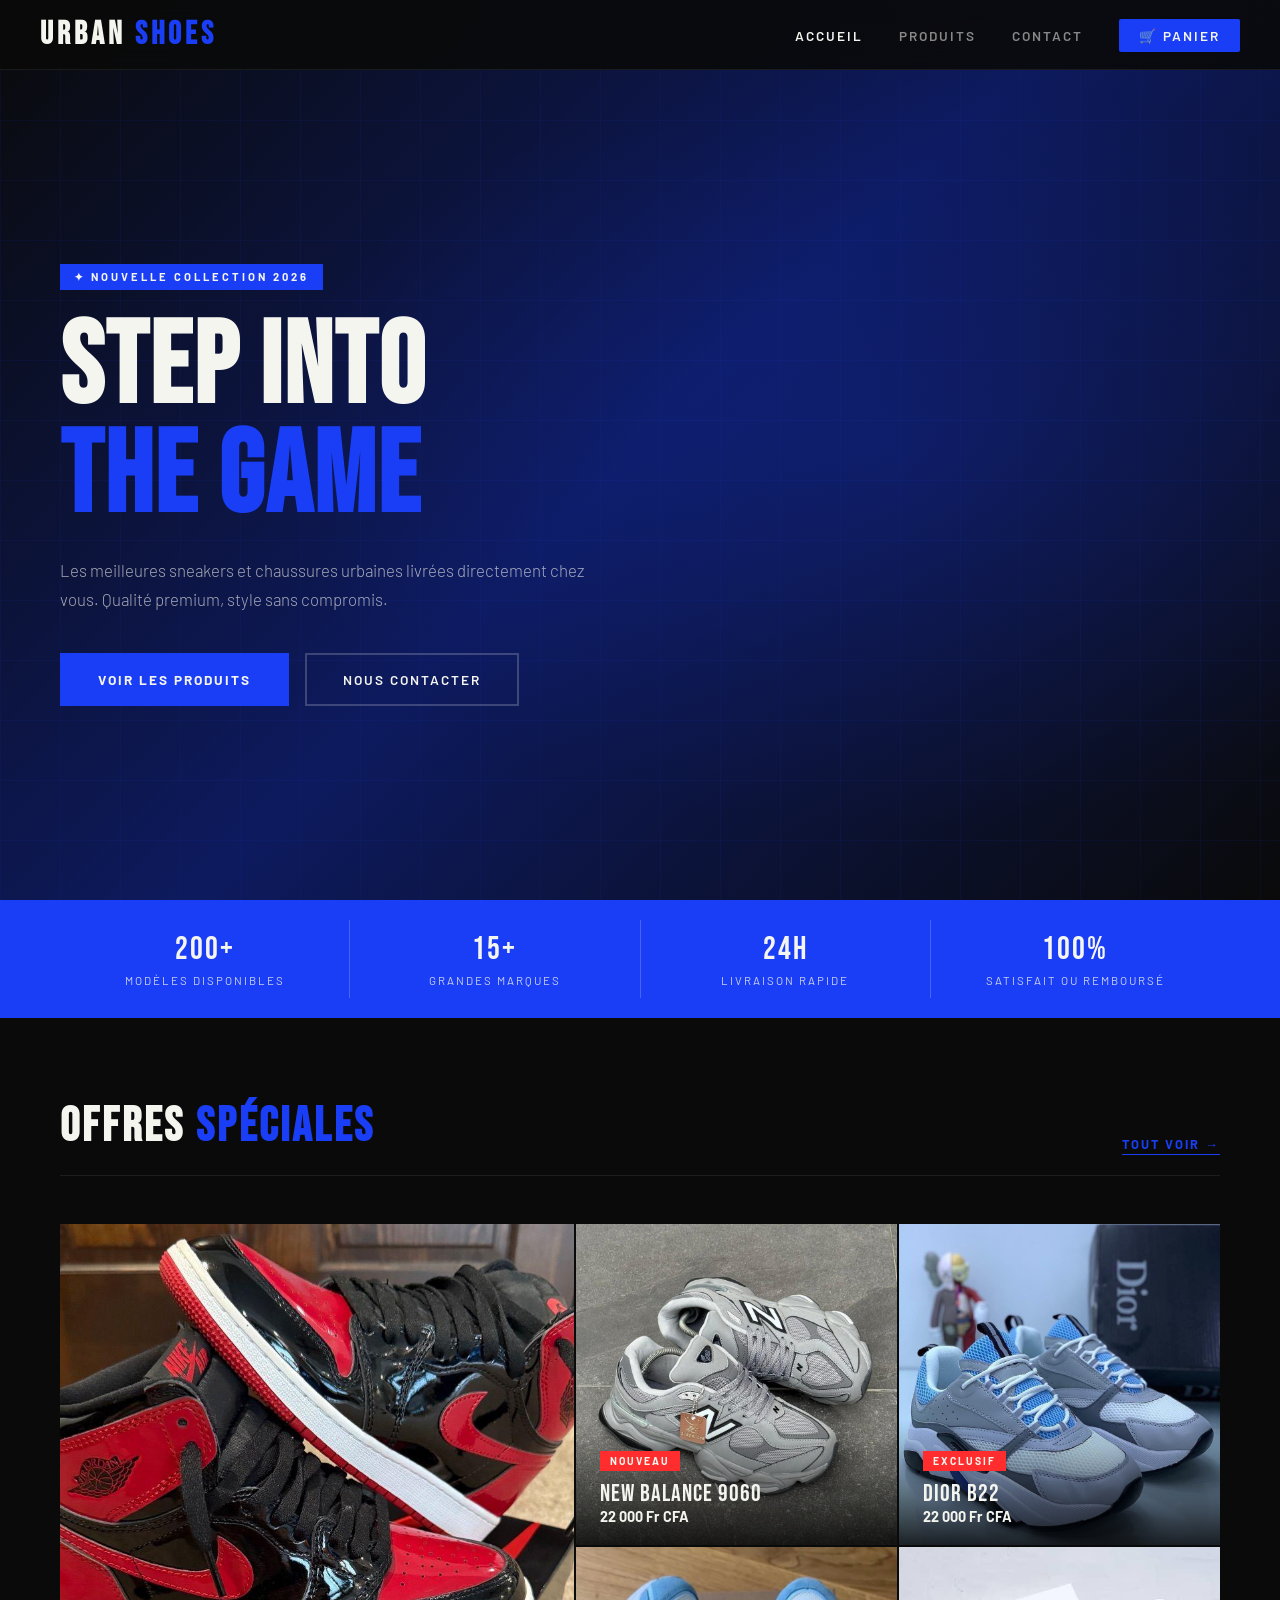
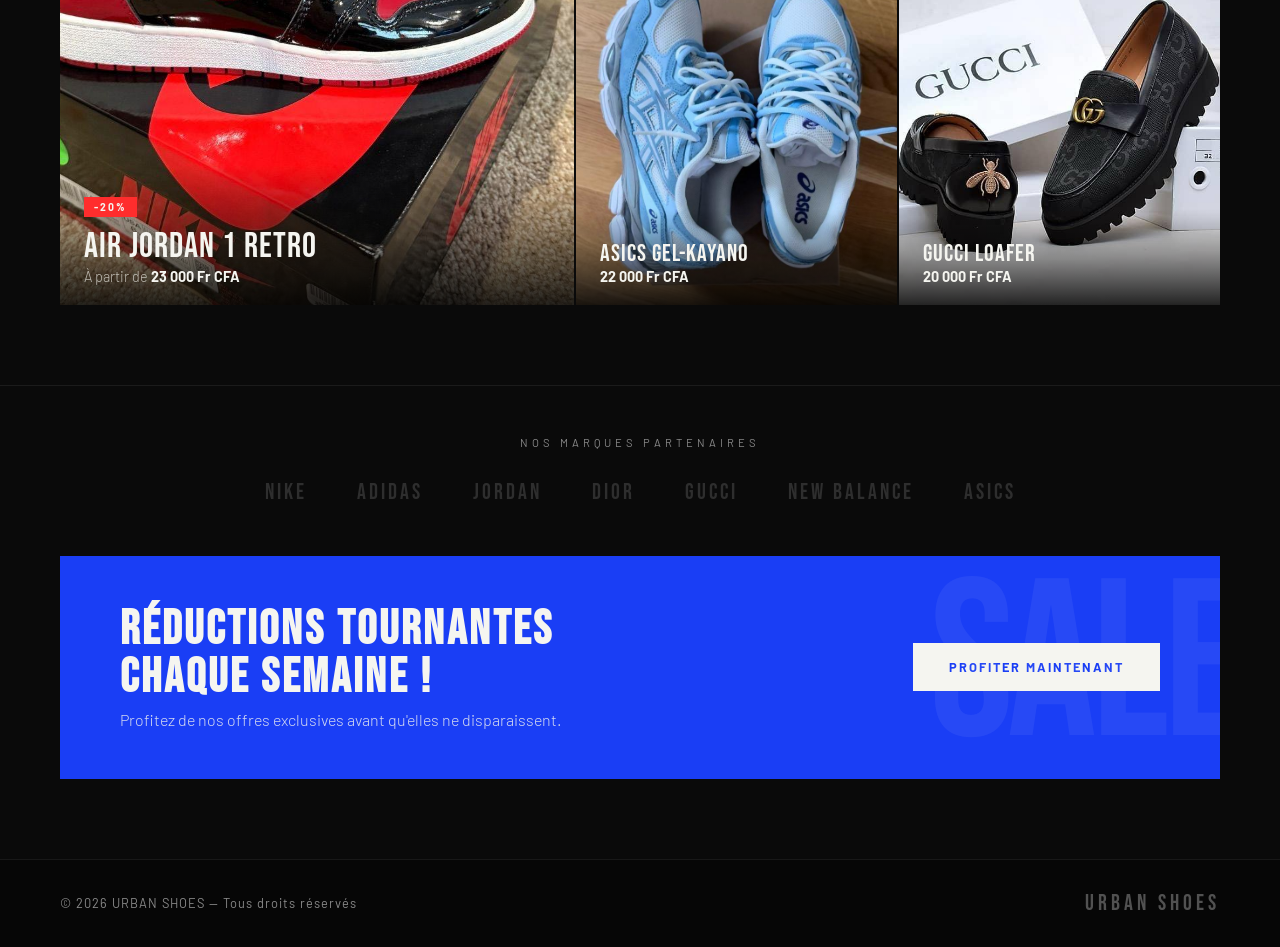
==== index.html @ 94bb5048 "Initial commit via Netlify" ====
<!DOCTYPE html>
<html lang="fr">
<head>
    <meta http-equiv="refresh" content="0; url=pages/accueil.html">
    <meta charset="UTF-8">
    <meta name="viewport" content="width=device-width, initial-scale=1.0">
    <style>
        body { display: none; background: #000; }
    </style>
    <title>URBAN SHOES</title>
</head>
<body>
</body>
</html>
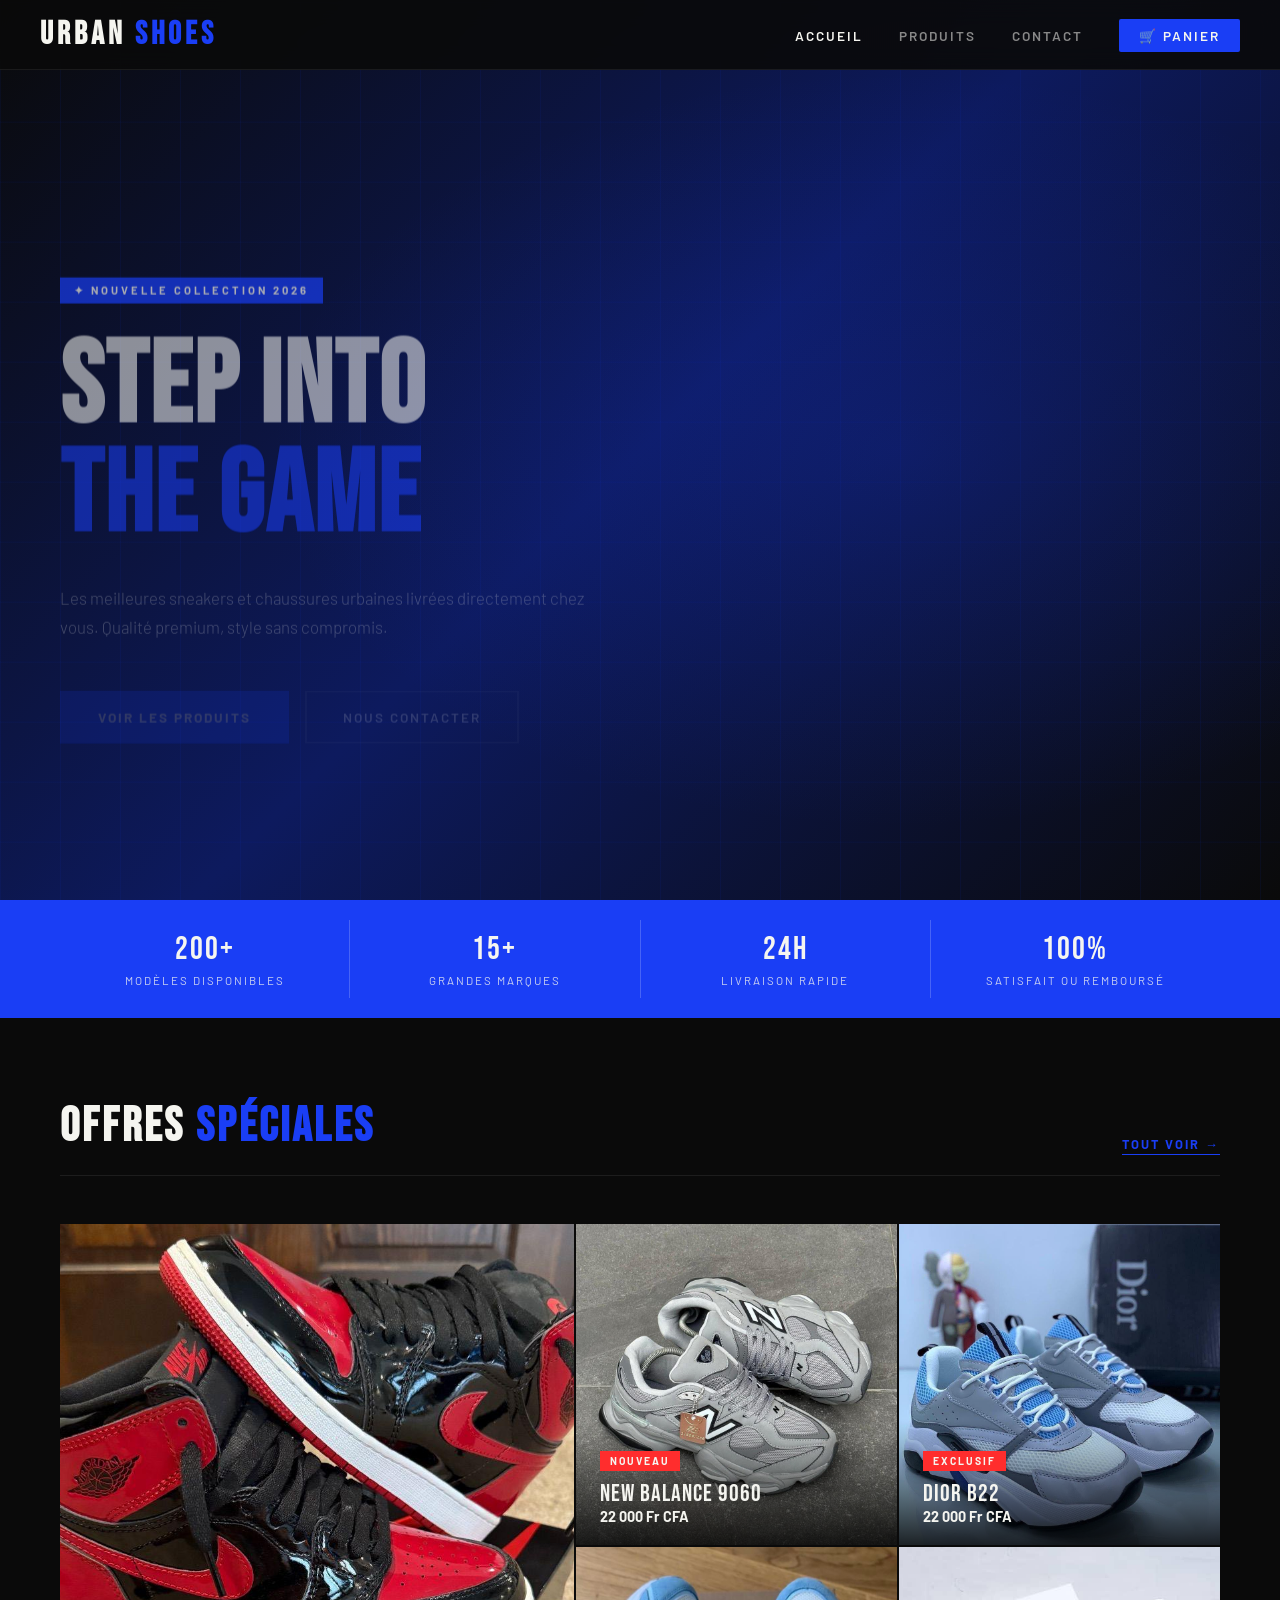
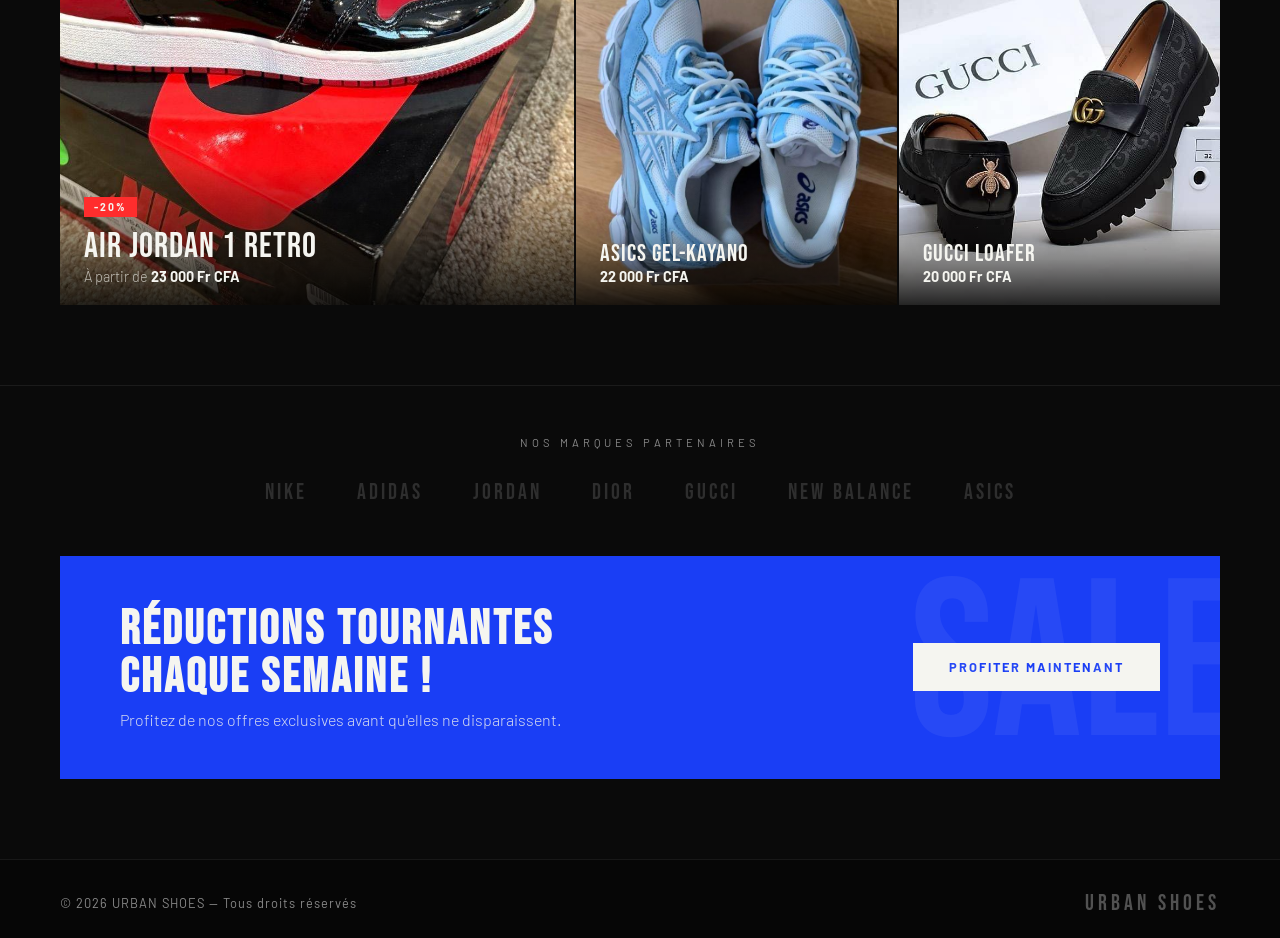
==== commit 87bb48d4: "premier commit" ====
--- a/index.html
+++ b/index.html
@@ -1,14 +1,14 @@
-<!DOCTYPE html>
-<html lang="fr">
-<head>
-    <meta http-equiv="refresh" content="0; url=pages/accueil.html">
-    <meta charset="UTF-8">
-    <meta name="viewport" content="width=device-width, initial-scale=1.0">
-    <style>
-        body { display: none; background: #000; }
-    </style>
-    <title>URBAN SHOES</title>
-</head>
-<body>
-</body>
+<!DOCTYPE html>
+<html lang="fr">
+<head>
+    <meta http-equiv="refresh" content="0; url=pages/accueil.html">
+    <meta charset="UTF-8">
+    <meta name="viewport" content="width=device-width, initial-scale=1.0">
+    <style>
+        body { display: none; background: #000; }
+    </style>
+    <title>URBAN SHOES</title>
+</head>
+<body>
+</body>
 </html>
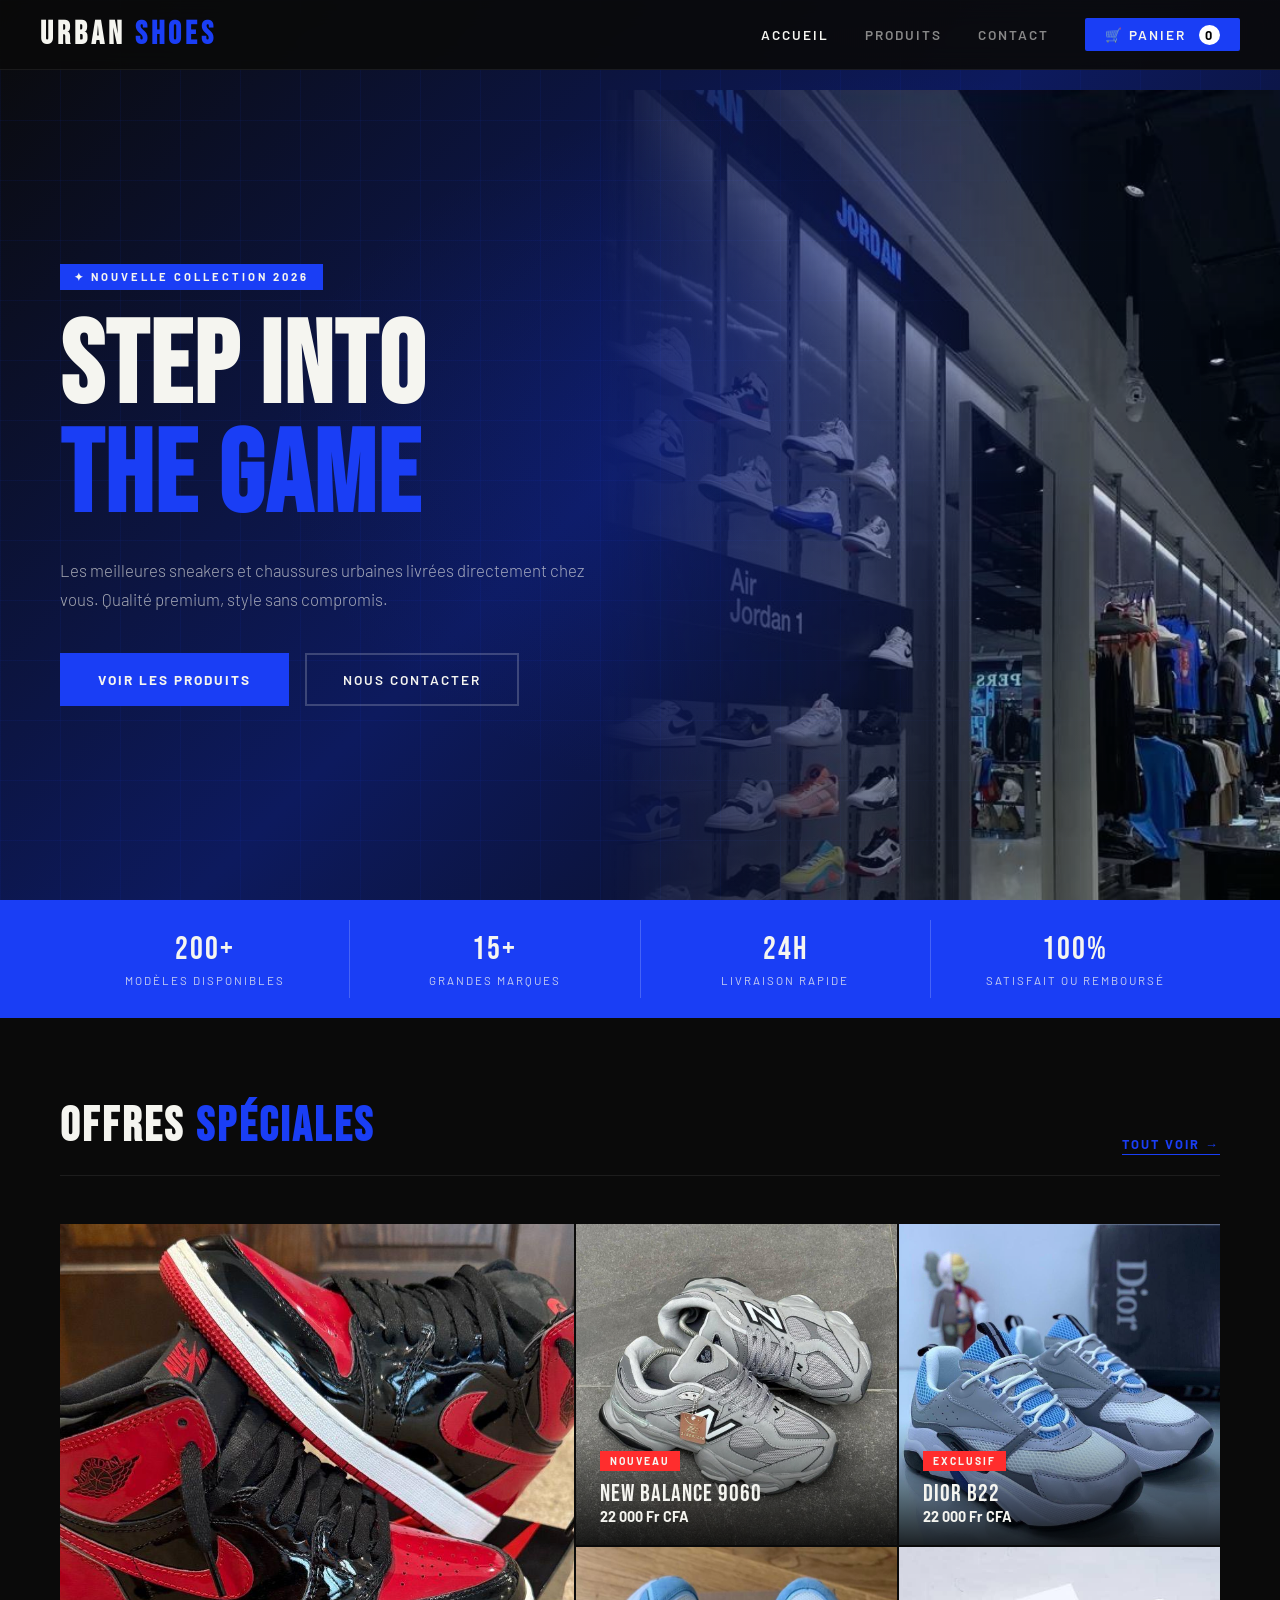
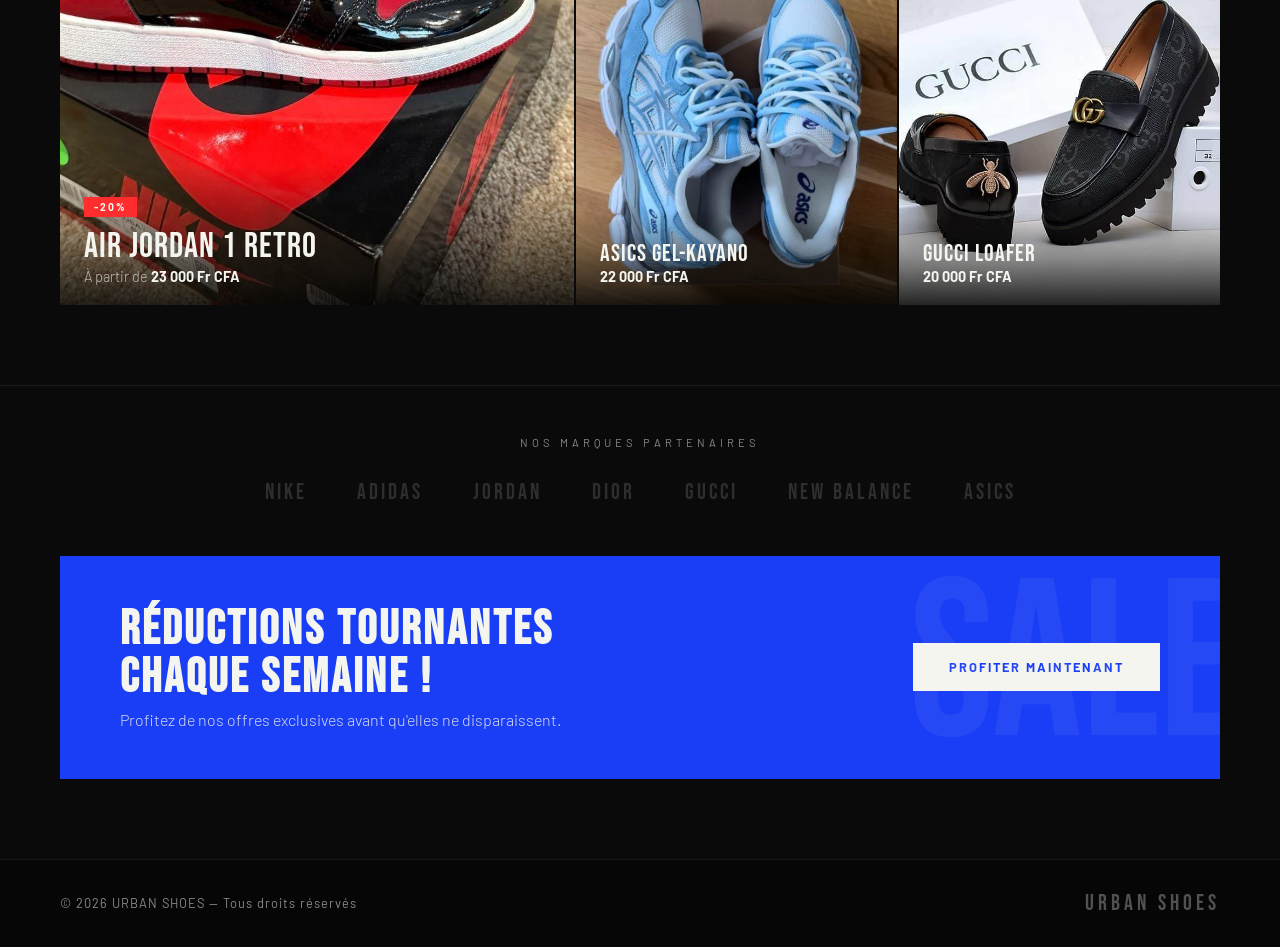
==== commit 0934c8af: "Correction index" ====
--- a/index.html
+++ b/index.html
@@ -1,14 +1,798 @@
 <!DOCTYPE html>
 <html lang="fr">
 <head>
-    <meta http-equiv="refresh" content="0; url=pages/accueil.html">
     <meta charset="UTF-8">
     <meta name="viewport" content="width=device-width, initial-scale=1.0">
+    <title>Accueil | URBAN SHOES</title>
+    <link href="https://fonts.googleapis.com/css2?family=Bebas+Neue&family=Barlow:wght@300;400;600;700&display=swap" rel="stylesheet">
     <style>
-        body { display: none; background: #000; }
+        :root {
+            --black: #0a0a0a;
+            --white: #f5f5f0;
+            --blue: #1a3ef5;
+            --blue-dark: #0f26c0;
+            --accent: #ff2d2d;
+            --gray: #888;
+        }
+
+        * { margin: 0; padding: 0; box-sizing: border-box; }
+
+        body {
+            font-family: 'Barlow', sans-serif;
+            background: var(--black);
+            color: var(--white);
+            overflow-x: hidden;
+        }
+        header {
+            position: fixed;
+            top: 0; left: 0; right: 0;
+            z-index: 100;
+            display: flex;
+            align-items: center;
+            justify-content: space-between;
+            padding: 0 40px;
+            height: 70px;
+            background: rgba(10,10,10,0.92);
+            backdrop-filter: blur(12px);
+            border-bottom: 1px solid rgba(255,255,255,0.07);
+        }
+
+        header h1 {
+            font-family: 'Bebas Neue', sans-serif;
+            font-size: 2rem;
+            letter-spacing: 4px;
+            color: var(--white);
+        }
+
+        header h1 span { color: var(--blue); }
+
+        nav ul {
+            display: flex;
+            gap: 36px;
+            list-style: none;
+        }
+
+        nav a {
+            text-decoration: none;
+            color: var(--gray);
+            font-size: 0.85rem;
+            font-weight: 600;
+            letter-spacing: 2px;
+            text-transform: uppercase;
+            transition: color 0.2s;
+        }
+
+        nav a:hover, nav a.active { color: var(--white); }
+
+        .nav-panier {
+            background: var(--blue);
+            color: var(--white) !important;
+            padding: 8px 20px;
+            border-radius: 2px;
+            transition: background 0.2s !important;
+        }
+
+        .nav-panier:hover { background: var(--blue-dark) !important; color: var(--white) !important; }
+
+        /* HAMBURGER */
+        .hamburger {
+            display: none;
+            flex-direction: column;
+            gap: 5px;
+            cursor: pointer;
+            padding: 4px;
+            z-index: 200;
+        }
+
+        .hamburger span {
+            display: block;
+            width: 26px;
+            height: 2px;
+            background: var(--white);
+            transition: all 0.3s ease;
+        }
+
+        .hamburger.open span:nth-child(1) { transform: translateY(7px) rotate(45deg); }
+        .hamburger.open span:nth-child(2) { opacity: 0; }
+        .hamburger.open span:nth-child(3) { transform: translateY(-7px) rotate(-45deg); }
+
+        /* MOBILE MENU */
+        .mobile-menu {
+            display: none;
+            position: fixed;
+            top: 70px;
+            left: 0; right: 0;
+            background: rgba(10,10,10,0.98);
+            backdrop-filter: blur(20px);
+            border-bottom: 1px solid rgba(255,255,255,0.07);
+            padding: 20px 0;
+            z-index: 99;
+            flex-direction: column;
+        }
+
+        .mobile-menu.open { display: flex; }
+
+        .mobile-menu a {
+            text-decoration: none;
+            color: var(--gray);
+            font-size: 1rem;
+            font-weight: 600;
+            letter-spacing: 3px;
+            text-transform: uppercase;
+            padding: 16px 30px;
+            transition: color 0.2s, background 0.2s;
+            border-bottom: 1px solid rgba(255,255,255,0.05);
+        }
+
+        .mobile-menu a:hover, .mobile-menu a.active { color: var(--white); background: rgba(255,255,255,0.03); }
+
+        .mobile-menu .mobile-panier {
+            margin: 16px 30px 6px;
+            background: var(--blue);
+            color: var(--white) !important;
+            text-align: center;
+            padding: 16px;
+            border-bottom: none;
+            border-radius: 2px;
+        }
+
+        .mobile-menu .mobile-panier:hover { background: var(--blue-dark) !important; }
+
+        /* HERO */
+        .hero {
+            min-height: 100vh;
+            display: flex;
+            align-items: center;
+            position: relative;
+            overflow: hidden;
+            padding-top: 70px;
+        }
+
+        .hero-bg {
+            position: absolute;
+            inset: 0;
+            background: linear-gradient(135deg, #0a0a0a 0%, #0d1a5e 50%, #0a0a0a 100%);
+        }
+
+        .hero-bg::after {
+            content: '';
+            position: absolute;
+            inset: 0;
+            background: radial-gradient(ellipse 70% 60% at 70% 50%, rgba(26,62,245,0.18) 0%, transparent 70%);
+        }
+
+        .hero-grid {
+            position: absolute;
+            inset: 0;
+            background-image:
+                linear-gradient(rgba(26,62,245,0.07) 1px, transparent 1px),
+                linear-gradient(90deg, rgba(26,62,245,0.07) 1px, transparent 1px);
+            background-size: 60px 60px;
+            animation: gridMove 20s linear infinite;
+        }
+
+        @keyframes gridMove {
+            from { transform: translateY(0); }
+            to   { transform: translateY(60px); }
+        }
+
+        .hero-content {
+            position: relative;
+            z-index: 2;
+            padding: 0 60px;
+            max-width: 650px;
+            animation: fadeUp 0.9s ease both;
+        }
+
+        @keyframes fadeUp {
+            from { opacity: 0; transform: translateY(40px); }
+            to   { opacity: 1; transform: translateY(0); }
+        }
+
+        .hero-tag {
+            display: inline-block;
+            background: var(--blue);
+            color: var(--white);
+            font-size: 0.7rem;
+            font-weight: 700;
+            letter-spacing: 3px;
+            text-transform: uppercase;
+            padding: 6px 14px;
+            margin-bottom: 24px;
+            animation: fadeUp 0.9s 0.1s ease both;
+        }
+
+        .hero h2 {
+            font-family: 'Bebas Neue', sans-serif;
+            font-size: clamp(4rem, 9vw, 8rem);
+            line-height: 0.95;
+            letter-spacing: 2px;
+            margin-bottom: 24px;
+            animation: fadeUp 0.9s 0.2s ease both;
+        }
+
+        .hero h2 em {
+            font-style: normal;
+            color: var(--blue);
+            display: block;
+        }
+
+        .hero p {
+            font-size: 1.05rem;
+            color: rgba(245,245,240,0.65);
+            line-height: 1.7;
+            margin-bottom: 40px;
+            font-weight: 300;
+            animation: fadeUp 0.9s 0.3s ease both;
+        }
+
+        .hero-cta {
+            display: flex;
+            gap: 16px;
+            flex-wrap: wrap;
+            animation: fadeUp 0.9s 0.4s ease both;
+        }
+
+        .btn-primary {
+            display: inline-block;
+            background: var(--blue);
+            color: var(--white);
+            text-decoration: none;
+            font-size: 0.85rem;
+            font-weight: 700;
+            letter-spacing: 2px;
+            text-transform: uppercase;
+            padding: 16px 36px;
+            border: 2px solid var(--blue);
+            transition: background 0.2s, color 0.2s, transform 0.2s;
+        }
+
+        .btn-primary:hover {
+            background: transparent;
+            color: var(--blue);
+            transform: translateY(-2px);
+        }
+
+        .btn-secondary {
+            display: inline-block;
+            background: transparent;
+            color: var(--white);
+            text-decoration: none;
+            font-size: 0.85rem;
+            font-weight: 600;
+            letter-spacing: 2px;
+            text-transform: uppercase;
+            padding: 16px 36px;
+            border: 2px solid rgba(255,255,255,0.2);
+            transition: border-color 0.2s, transform 0.2s;
+        }
+
+        .btn-secondary:hover {
+            border-color: var(--white);
+            transform: translateY(-2px);
+        }
+
+        .hero-image {
+            position: absolute;
+            right: -20px;
+            bottom: 0;
+            width: 55%;
+            max-width: 700px;
+            height: 100%;
+            display: flex;
+            align-items: flex-end;
+            justify-content: center;
+            z-index: 1;
+            animation: fadeUp 1s 0.2s ease both;
+        }
+
+        .hero-image img {
+            width: 100%;
+            height: 90%;
+            object-fit: cover;
+            object-position: center top;
+            -webkit-mask-image: linear-gradient(to left, rgba(0,0,0,0.85) 30%, transparent 100%);
+            mask-image: linear-gradient(to left, rgba(0,0,0,0.85) 30%, transparent 100%);
+        }
+
+        /* STATS */
+        .stats-bar {
+            background: var(--blue);
+            padding: 20px 60px;
+            display: flex;
+            justify-content: center;
+        }
+
+        .stat {
+            flex: 1;
+            text-align: center;
+            border-right: 1px solid rgba(255,255,255,0.2);
+            padding: 10px 20px;
+        }
+
+        .stat:last-child { border-right: none; }
+
+        .stat-num {
+            font-family: 'Bebas Neue', sans-serif;
+            font-size: 2rem;
+            letter-spacing: 2px;
+            display: block;
+        }
+
+        .stat-label {
+            font-size: 0.72rem;
+            letter-spacing: 2px;
+            text-transform: uppercase;
+            opacity: 0.8;
+        }
+
+        /* OFFRES */
+        .offres { padding: 80px 60px; }
+
+        .section-header {
+            display: flex;
+            align-items: flex-end;
+            justify-content: space-between;
+            margin-bottom: 48px;
+            border-bottom: 1px solid rgba(255,255,255,0.08);
+            padding-bottom: 20px;
+        }
+
+        .section-title {
+            font-family: 'Bebas Neue', sans-serif;
+            font-size: 3rem;
+            letter-spacing: 3px;
+        }
+
+        .section-title span { color: var(--blue); }
+
+        .section-link {
+            color: var(--blue);
+            text-decoration: none;
+            font-size: 0.8rem;
+            font-weight: 700;
+            letter-spacing: 2px;
+            text-transform: uppercase;
+            border-bottom: 1px solid var(--blue);
+            padding-bottom: 2px;
+            transition: opacity 0.2s;
+        }
+
+        .section-link:hover { opacity: 0.7; }
+
+        .offres-grid {
+            display: grid;
+            grid-template-columns: 1.6fr 1fr 1fr;
+            gap: 2px;
+        }
+
+        .offre-card {
+            position: relative;
+            overflow: hidden;
+            background: #111;
+            cursor: pointer;
+        }
+
+        .offre-card:first-child { grid-row: span 2; }
+
+        .offre-card img {
+            width: 100%;
+            height: 100%;
+            min-height: 220px;
+            object-fit: cover;
+            transition: transform 0.5s ease;
+            display: block;
+        }
+
+        .offre-card:first-child img {
+            min-height: 460px;
+            object-position: center top;
+        }
+
+        .offre-card:hover img { transform: scale(1.06); }
+
+        .offre-overlay {
+            position: absolute;
+            bottom: 0; left: 0; right: 0;
+            padding: 30px 24px 20px;
+            background: linear-gradient(transparent, rgba(0,0,0,0.85));
+        }
+
+        .offre-badge {
+            display: inline-block;
+            background: var(--accent);
+            color: var(--white);
+            font-size: 0.65rem;
+            font-weight: 700;
+            letter-spacing: 2px;
+            text-transform: uppercase;
+            padding: 4px 10px;
+            margin-bottom: 8px;
+        }
+
+        .offre-name {
+            font-family: 'Bebas Neue', sans-serif;
+            font-size: 1.5rem;
+            letter-spacing: 1px;
+            display: block;
+        }
+
+        .offre-card:first-child .offre-name { font-size: 2.2rem; }
+
+        .offre-price {
+            font-size: 0.9rem;
+            color: rgba(245,245,240,0.7);
+            font-weight: 300;
+        }
+
+        .offre-price strong { color: var(--white); font-weight: 700; }
+
+        /* MARQUES */
+        .marques {
+            padding: 50px 60px;
+            border-top: 1px solid rgba(255,255,255,0.07);
+        }
+
+        .marques-label {
+            text-align: center;
+            font-size: 0.7rem;
+            letter-spacing: 4px;
+            text-transform: uppercase;
+            color: var(--gray);
+            margin-bottom: 30px;
+        }
+
+        .marques-list {
+            display: flex;
+            justify-content: center;
+            align-items: center;
+            gap: 50px;
+            flex-wrap: wrap;
+        }
+
+        .marque {
+            font-family: 'Bebas Neue', sans-serif;
+            font-size: 1.4rem;
+            letter-spacing: 3px;
+            color: rgba(255,255,255,0.15);
+            transition: color 0.2s;
+        }
+
+        .marque:hover { color: rgba(255,255,255,0.6); }
+
+        /* PROMO */
+        .promo-banner {
+            margin: 0 60px 80px;
+            background: var(--blue);
+            padding: 50px 60px;
+            display: flex;
+            align-items: center;
+            justify-content: space-between;
+            gap: 20px;
+            position: relative;
+            overflow: hidden;
+        }
+
+        .promo-banner::before {
+            content: 'SALE';
+            font-family: 'Bebas Neue', sans-serif;
+            font-size: 14rem;
+            color: rgba(255,255,255,0.06);
+            position: absolute;
+            right: -20px;
+            top: 50%;
+            transform: translateY(-50%);
+            pointer-events: none;
+        }
+
+        .promo-text h3 {
+            font-family: 'Bebas Neue', sans-serif;
+            font-size: 3rem;
+            letter-spacing: 3px;
+            line-height: 1;
+        }
+
+        .promo-text p {
+            font-size: 1rem;
+            opacity: 0.85;
+            margin-top: 8px;
+            font-weight: 300;
+        }
+
+        .btn-white {
+            display: inline-block;
+            background: var(--white);
+            color: var(--blue);
+            text-decoration: none;
+            font-size: 0.8rem;
+            font-weight: 700;
+            letter-spacing: 2px;
+            text-transform: uppercase;
+            padding: 16px 36px;
+            white-space: nowrap;
+            flex-shrink: 0;
+            transition: opacity 0.2s, transform 0.2s;
+        }
+
+        .btn-white:hover { opacity: 0.88; transform: translateY(-2px); }
+
+        /* FOOTER */
+        footer {
+            background: #060606;
+            border-top: 1px solid rgba(255,255,255,0.07);
+            padding: 30px 60px;
+            display: flex;
+            align-items: center;
+            justify-content: space-between;
+        }
+
+        footer p { font-size: 0.8rem; color: var(--gray); letter-spacing: 1px; }
+
+        .footer-logo {
+            font-family: 'Bebas Neue', sans-serif;
+            font-size: 1.4rem;
+            letter-spacing: 4px;
+            color: rgba(255,255,255,0.3);
+        }
+
+        /* RESPONSIVE */
+        @media (max-width: 768px) {
+            header { padding: 0 20px; }
+            header h1 { font-size: 1.4rem; }
+            nav { display: none; }
+            .hamburger { display: flex; }
+            .hero-content { padding: 0 24px; max-width: 100%; }
+            .hero-image { display: none; }
+            .stats-bar { padding: 16px 20px; flex-wrap: wrap; }
+            .stat { border: none; }
+            .offres { padding: 60px 20px; }
+            .offres-grid { grid-template-columns: 1fr; }
+            .offre-card:first-child { grid-row: span 1; }
+            .promo-banner { margin: 0 20px 60px; padding: 36px 28px; flex-direction: column; align-items: flex-start; }
+            .marques { padding: 40px 20px; }
+            footer { padding: 24px 20px; flex-direction: column; gap: 12px; text-align: center; }
+        }
+        /* Style du compteur de panier */
+        .cart-badge {
+            background: var(--accent);
+            color: white;
+            font-size: 0.7rem;
+            padding: 2px 7px;
+            border-radius: 50%;
+            margin-left: 5px;
+            font-weight: bold;
+            display: inline-block;
+        }
+
+/* Correction Responsive pour forcer le menu burger plus tôt si besoin */
+@media (max-width: 900px) { /* Augmenté de 768px à 900px */
+    nav { display: none; }
+    .hamburger { display: flex; }
+}
+/* Pour le badge sur PC */
+#cart-count {
+    background-color: white; /* Fond blanc pour bien voir le chiffre */
+    color: black;            /* CHIFFRE EN NOIR */
+    font-weight: bold;
+    padding: 2px 6px;
+    border-radius: 50%;      /* Pour faire un petit cercle */
+    margin-left: 8px;
+    font-size: 0.8rem;
+}
+
+/* Si tu as aussi un badge sur le menu mobile */
+#cart-count-mobile {
+    background-color: white;
+    color: black;            /* CHIFFRE EN NOIR */
+    font-weight: bold;
+    padding: 2px 6px;
+    border-radius: 50%;
+    margin-left: 8px;
+}
     </style>
-    <title>URBAN SHOES</title>
 </head>
 <body>
+
+    <header>
+    <h1>URBAN <span>SHOES</span></h1>
+    <nav>
+        <ul>
+            <li><a href="accueil.html" class="active">Accueil</a></li>
+            <li><a href="produits.html">Produits</a></li>
+            <li><a href="contact.html">Contact</a></li>
+            <li>
+                <a href="panier.html" class="nav-panier">
+                    🛒 Panier <span id="cart-count" class="cart-badge">0</span>
+                </a>
+            </li>
+        </ul>
+    </nav>
+    <div class="hamburger" id="hamburger" onclick="toggleMenu()">
+        <span></span>
+        <span></span>
+        <span></span>
+    </div>
+    </header>
+
+    <div class="mobile-menu" id="mobileMenu">
+        <a href="accueil.html" class="active">Accueil</a>
+        <a href="produits.html">Produits</a>
+        <a href="contact.html">Contact</a>
+        <a href="panier.html" class="mobile-panier">🛒 Panier</a>
+    </div>
+
+    <section class="hero">
+        <div class="hero-bg"></div>
+        <div class="hero-grid"></div>
+        <div class="hero-content">
+            <span class="hero-tag">✦ Nouvelle Collection 2026</span>
+            <h2>Step Into <em>The Game</em></h2>
+            <p>Les meilleures sneakers et chaussures urbaines livrées directement chez vous. Qualité premium, style sans compromis.</p>
+            <div class="hero-cta">
+                <a href="produits.html" class="btn-primary">Voir les produits</a>
+                <a href="contact.html" class="btn-secondary">Nous contacter</a>
+            </div>
+        </div>
+        <div class="hero-image">
+            <img src="../images/a23.jpeg" alt="Sneakers Urban Shoes">
+        </div>
+    </section>
+
+    <div class="stats-bar">
+        <div class="stat">
+            <span class="stat-num">200+</span>
+            <span class="stat-label">Modèles disponibles</span>
+        </div>
+        <div class="stat">
+            <span class="stat-num">15+</span>
+            <span class="stat-label">Grandes marques</span>
+        </div>
+        <div class="stat">
+            <span class="stat-num">24h</span>
+            <span class="stat-label">Livraison rapide</span>
+        </div>
+        <div class="stat">
+            <span class="stat-num">100%</span>
+            <span class="stat-label">Satisfait ou remboursé</span>
+        </div>
+    </div>
+
+    <section class="offres">
+        <div class="section-header">
+            <h2 class="section-title">Offres <span>Spéciales</span></h2>
+            <a href="produits.html" class="section-link">Tout voir →</a>
+        </div>
+        <div class="offres-grid">
+            <div class="offre-card">
+                <img src="../images/airjordan1retro.jpeg" alt="Air Jordan 1">
+                <div class="offre-overlay">
+                    <span class="offre-badge">-20%</span>
+                    <span class="offre-name">Air Jordan 1 Retro</span>
+                    <p class="offre-price">À partir de <strong>23 000 Fr CFA</strong></p>
+                </div>
+            </div>
+            <div class="offre-card">
+                <img src="../images/a9.jpeg" alt="New Balance">
+                <div class="offre-overlay">
+                    <span class="offre-badge">Nouveau</span>
+                    <span class="offre-name">New Balance 9060</span>
+                    <p class="offre-price"><strong>22 000 Fr CFA</strong></p>
+                </div>
+            </div>
+            <div class="offre-card">
+                <img src="../images/a2.jpeg" alt="Dior">
+                <div class="offre-overlay">
+                    <span class="offre-badge">Exclusif</span>
+                    <span class="offre-name">Dior B22</span>
+                    <p class="offre-price"><strong>22 000 Fr CFA</strong></p>
+                </div>
+            </div>
+            <div class="offre-card">
+                <img src="../images/a1.jpeg" alt="Asics">
+                <div class="offre-overlay">
+                    <span class="offre-name">Asics Gel-Kayano</span>
+                    <p class="offre-price"><strong>22 000 Fr CFA</strong></p>
+                </div>
+            </div>
+            <div class="offre-card">
+                <img src="../images/a6.jpeg" alt="Gucci">
+                <div class="offre-overlay">
+                    <span class="offre-name">Gucci Loafer</span>
+                    <p class="offre-price"><strong>20 000 Fr CFA</strong></p>
+                </div>
+            </div>
+        </div>
+    </section>
+
+    <div class="marques">
+        <p class="marques-label">Nos marques partenaires</p>
+        <div class="marques-list">
+            <span class="marque">NIKE</span>
+            <span class="marque">ADIDAS</span>
+            <span class="marque">JORDAN</span>
+            <span class="marque">DIOR</span>
+            <span class="marque">GUCCI</span>
+            <span class="marque">NEW BALANCE</span>
+            <span class="marque">ASICS</span>
+        </div>
+    </div>
+
+    <div class="promo-banner">
+        <div class="promo-text">
+            <h3>Réductions Tournantes<br>Chaque Semaine !</h3>
+            <p>Profitez de nos offres exclusives avant qu'elles ne disparaissent.</p>
+        </div>
+        <a href="produits.html" class="btn-white">Profiter maintenant</a>
+    </div>
+
+    <footer>
+        <p>&copy; 2026 URBAN SHOES — Tous droits réservés</p>
+        <span class="footer-logo">URBAN SHOES</span>
+    </footer>
+
+    <script>
+        function toggleMenu() {
+    const menu = document.getElementById('mobileMenu');
+    const hamburger = document.getElementById('hamburger');
+    menu.classList.toggle('open');
+    hamburger.classList.toggle('open');
+}
+
+// CETTE PARTIE GÈRE LE NOMBRE DE PRODUITS
+function updateCartBadge() {
+    // On récupère le panier stocké dans le navigateur
+    const panier = JSON.parse(localStorage.getItem('panier')) || [];
+    const total = panier.length;
+
+    // On met à jour le chiffre sur PC et Mobile s'ils existent
+    const countPC = document.getElementById('cart-count');
+    const countMobile = document.getElementById('cart-count-mobile');
+
+    if(countPC) countPC.innerText = total;
+    if(countMobile) countMobile.innerText = total;
+}
+
+// On lance la mise à jour dès que la page s'affiche
+document.addEventListener('DOMContentLoaded', updateCartBadge);
+
+// Ton code pour fermer le menu quand on clique sur un lien
+document.querySelectorAll('.mobile-menu a').forEach(link => {
+    link.addEventListener('click', () => {
+        document.getElementById('mobileMenu').classList.remove('open');
+        document.getElementById('hamburger').classList.remove('open');
+    });
+});
+    </script>
+
+<script>
+(function() {
+  const API = 'https://script.google.com/macros/s/AKfycbzkzSKIx9EHEkj3dMEN8xxXlJlGDEJf3TU0IihoR-jzOgkhhhGcvQEMoGr85_KykvYJ/exec';
+  const pages = {
+    'accueil.html': 'Accueil',
+    'produits.html': 'Produits',
+    'contact.html': 'Contact',
+    'panier.html': 'Panier'
+  };
+  const url = window.location.pathname;
+  const pageName = Object.entries(pages).find(([k]) => url.includes(k))?.[1] || 'Accueil';
+  const isMobile = /Android|iPhone|iPad|iPod/i.test(navigator.userAgent) ? 'Mobile' : 'Ordinateur';
+  const nav = navigator.userAgent.includes('Chrome') ? 'Chrome'
+    : navigator.userAgent.includes('Firefox') ? 'Firefox'
+    : navigator.userAgent.includes('Safari') ? 'Safari'
+    : navigator.userAgent.includes('Edge') ? 'Edge' : 'Autre';
+  const now = new Date();
+  fetch(API, {
+    method: 'POST',
+    body: JSON.stringify({
+      date: now.toLocaleDateString('fr-FR'),
+      heure: now.toLocaleTimeString('fr-FR', {hour:'2-digit', minute:'2-digit'}),
+      page: pageName,
+      appareil: isMobile,
+      navigateur: nav
+    })
+  }).catch(()=>{});
+})();
+</script>
+
 </body>
 </html>
